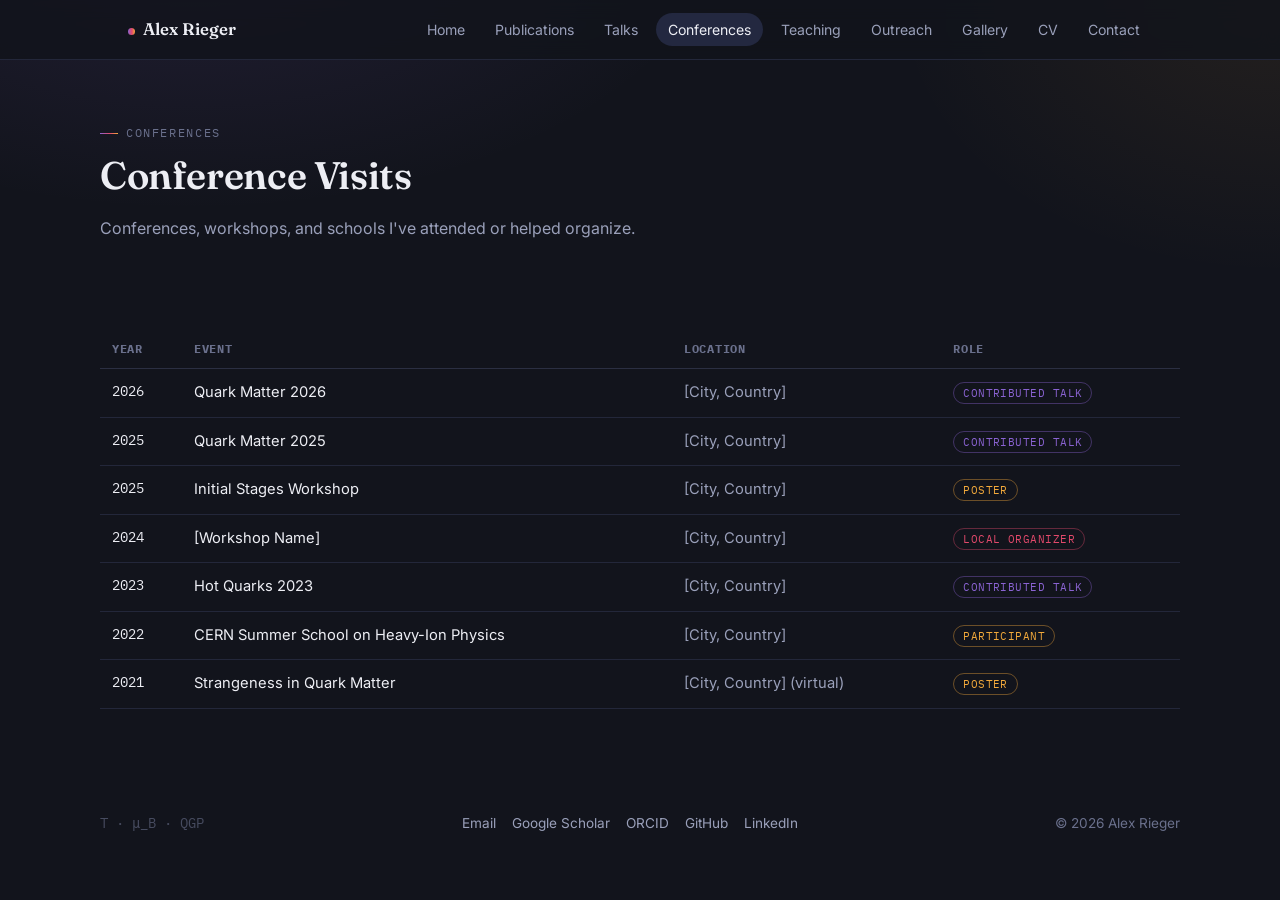
==== conferences.html @ c85305a1 "Homepage" ====
<!DOCTYPE html>
<html lang="en">
<head>
<meta charset="UTF-8">
<meta name="viewport" content="width=device-width, initial-scale=1.0">
<title>Conferences — Alex Rieger</title>
<meta name="description" content="Conference visits and presentations by Alex Rieger.">
<link rel="preconnect" href="https://fonts.googleapis.com">
<link rel="preconnect" href="https://fonts.gstatic.com" crossorigin>
<link href="https://fonts.googleapis.com/css2?family=Fraunces:ital,wght@0,500;0,600;1,500&family=Inter:wght@400;500;600&family=IBM+Plex+Mono:wght@400;500&display=swap" rel="stylesheet">
<link rel="stylesheet" href="css/style.css">
<link rel="icon" href="assets/images/favicon.svg" type="image/svg+xml">
</head>
<body>

<nav class="site-nav">
  <div class="inner">
    <a href="index.html" class="brand"><span class="dot"></span>Alex Rieger</a>
    <button class="nav-toggle" aria-label="Toggle navigation">☰</button>
    <ul class="nav-links">
      <li><a href="index.html">Home</a></li>
      <li><a href="publications.html">Publications</a></li>
      <li><a href="talks.html">Talks</a></li>
      <li><a href="conferences.html">Conferences</a></li>
      <li><a href="teaching.html">Teaching</a></li>
      <li><a href="outreach.html">Outreach</a></li>
      <li><a href="gallery.html">Gallery</a></li>
      <li><a href="cv.html">CV</a></li>
      <li><a href="contact.html">Contact</a></li>
    </ul>
  </div>
</nav>

<main>
  <div class="container page-header">
    <p class="eyebrow">Conferences</p>
    <h1>Conference Visits</h1>
    <p class="muted">Conferences, workshops, and schools I've attended or helped organize.</p>
  </div>

  <section class="section container" style="border-bottom:none;">
    <table class="data-table">
      <thead><tr><th>Year</th><th>Event</th><th>Location</th><th>Role</th></tr></thead>
      <tbody>
        <tr>
          <td class="mono small">2026</td>
          <td>Quark Matter 2026</td>
          <td class="muted">[City, Country]</td>
          <td><span class="tag tag-violet">Contributed talk</span></td>
        </tr>
        <tr>
          <td class="mono small">2025</td>
          <td>Quark Matter 2025</td>
          <td class="muted">[City, Country]</td>
          <td><span class="tag tag-violet">Contributed talk</span></td>
        </tr>
        <tr>
          <td class="mono small">2025</td>
          <td>Initial Stages Workshop</td>
          <td class="muted">[City, Country]</td>
          <td><span class="tag tag-gold">Poster</span></td>
        </tr>
        <tr>
          <td class="mono small">2024</td>
          <td>[Workshop Name]</td>
          <td class="muted">[City, Country]</td>
          <td><span class="tag tag-magenta">Local organizer</span></td>
        </tr>
        <tr>
          <td class="mono small">2023</td>
          <td>Hot Quarks 2023</td>
          <td class="muted">[City, Country]</td>
          <td><span class="tag tag-violet">Contributed talk</span></td>
        </tr>
        <tr>
          <td class="mono small">2022</td>
          <td>CERN Summer School on Heavy-Ion Physics</td>
          <td class="muted">[City, Country]</td>
          <td><span class="tag tag-gold">Participant</span></td>
        </tr>
        <tr>
          <td class="mono small">2021</td>
          <td>Strangeness in Quark Matter</td>
          <td class="muted">[City, Country] (virtual)</td>
          <td><span class="tag tag-gold">Poster</span></td>
        </tr>
      </tbody>
    </table>
  </section>
</main>

<footer class="site-footer container">
  <div class="inner">
    <span class="phase-mark mono small">T · μ_B · QGP</span>
    <ul class="footer-links">
      <li><a href="mailto:alex.rieger@example.edu">Email</a></li>
      <li><a href="#">Google Scholar</a></li>
      <li><a href="#">ORCID</a></li>
      <li><a href="#">GitHub</a></li>
      <li><a href="#">LinkedIn</a></li>
    </ul>
    <span>© 2026 Alex Rieger</span>
  </div>
</footer>

<script src="js/main.js"></script>
</body>
</html>
---- css/style.css ----
/* ==========================================================================
   Design tokens
   Palette drawn from the QCD phase diagram / heavy-ion "fireball" thermal
   scale: cool confined matter (violet) -> deconfinement (magenta) ->
   quark-gluon plasma (gold). Ink-navy surface, not pure black, so the page
   has depth instead of feeling empty.
   ========================================================================== */
:root {
  --bg: #12141c;
  --bg-alt: #171a25;
  --surface: #1b1f2d;
  --surface-2: #232840;
  --border: #2b2f42;
  --border-soft: #23273a;

  --text: #edeef4;
  --text-muted: #9aa0ba;
  --text-faint: #6a708c;

  --violet: #8a63d2;
  --magenta: #e2496b;
  --gold: #f2a93b;
  --gradient: linear-gradient(90deg, var(--violet) 0%, var(--magenta) 55%, var(--gold) 100%);

  --font-display: "Fraunces", Georgia, serif;
  --font-body: "Inter", -apple-system, BlinkMacSystemFont, "Segoe UI", sans-serif;
  --font-mono: "IBM Plex Mono", ui-monospace, "SFMono-Regular", Menlo, monospace;

  --maxw: 1080px;
  --radius: 10px;
  --radius-sm: 6px;

  --shadow-card: 0 1px 2px rgba(0,0,0,0.3), 0 8px 24px -12px rgba(0,0,0,0.5);
}

@media (prefers-color-scheme: light) {
  /* Site is designed dark-first as an intentional choice; no light override. */
}

* { box-sizing: border-box; }
html { scroll-behavior: smooth; }

@media (prefers-reduced-motion: reduce) {
  html { scroll-behavior: auto; }
  *, *::before, *::after {
    animation-duration: 0.001ms !important;
    animation-iteration-count: 1 !important;
    transition-duration: 0.001ms !important;
    scroll-behavior: auto !important;
  }
}

body {
  margin: 0;
  background: var(--bg);
  background-image:
    radial-gradient(ellipse 900px 500px at 15% -10%, rgba(138,99,210,0.14), transparent 60%),
    radial-gradient(ellipse 700px 500px at 100% 0%, rgba(242,169,59,0.08), transparent 55%);
  background-repeat: no-repeat;
  color: var(--text);
  font-family: var(--font-body);
  font-size: 16px;
  line-height: 1.6;
  -webkit-font-smoothing: antialiased;
}

a { color: inherit; }
img { max-width: 100%; display: block; }

::selection { background: var(--magenta); color: #12141c; }

:focus-visible {
  outline: 2px solid var(--gold);
  outline-offset: 3px;
  border-radius: 4px;
}

h1, h2, h3, h4 {
  font-family: var(--font-display);
  font-weight: 600;
  line-height: 1.15;
  margin: 0 0 0.5em;
  letter-spacing: -0.01em;
}

p { margin: 0 0 1em; color: var(--text); }
.lede { color: var(--text-muted); }

.eyebrow {
  font-family: var(--font-mono);
  font-size: 0.72rem;
  letter-spacing: 0.14em;
  text-transform: uppercase;
  color: var(--text-faint);
  display: inline-flex;
  align-items: center;
  gap: 8px;
  margin-bottom: 10px;
}
.eyebrow::before {
  content: "";
  width: 18px;
  height: 1px;
  background: var(--gradient);
}

.container {
  max-width: var(--maxw);
  margin: 0 auto;
  padding: 0 28px;
}

/* ---------------- Nav ---------------- */
.site-nav {
  position: sticky;
  top: 0;
  z-index: 50;
  background: rgba(18, 20, 28, 0.82);
  backdrop-filter: blur(10px);
  border-bottom: 1px solid var(--border-soft);
}
.site-nav .inner {
  max-width: var(--maxw);
  margin: 0 auto;
  padding: 16px 28px;
  display: flex;
  align-items: center;
  justify-content: space-between;
  gap: 20px;
}
.brand {
  font-family: var(--font-display);
  font-size: 1.05rem;
  font-weight: 600;
  text-decoration: none;
  color: var(--text);
  display: flex;
  align-items: baseline;
  gap: 8px;
  white-space: nowrap;
}
.brand .dot {
  width: 7px; height: 7px;
  border-radius: 50%;
  background: var(--gradient);
  display: inline-block;
}
.nav-links {
  display: flex;
  gap: 6px;
  flex-wrap: wrap;
  list-style: none;
  margin: 0; padding: 0;
}
.nav-links a {
  text-decoration: none;
  font-size: 0.88rem;
  color: var(--text-muted);
  padding: 8px 12px;
  border-radius: 999px;
  transition: color .15s ease, background .15s ease;
}
.nav-links a:hover { color: var(--text); background: var(--surface); }
.nav-links a.active { color: var(--text); background: var(--surface-2); }
.nav-toggle { display: none; }

@media (max-width: 860px) {
  .nav-toggle {
    display: inline-flex;
    align-items: center; justify-content: center;
    width: 36px; height: 36px;
    background: var(--surface);
    border: 1px solid var(--border);
    border-radius: 8px;
    color: var(--text);
    cursor: pointer;
  }
  .nav-links {
    position: absolute;
    top: 100%; left: 0; right: 0;
    flex-direction: column;
    background: var(--bg-alt);
    border-bottom: 1px solid var(--border-soft);
    padding: 10px 20px 16px;
    display: none;
  }
  .nav-links.open { display: flex; }
  .nav-links a { padding: 10px 8px; }
}

/* ---------------- Buttons ---------------- */
.btn {
  display: inline-flex;
  align-items: center;
  gap: 8px;
  font-family: var(--font-mono);
  font-size: 0.82rem;
  letter-spacing: 0.02em;
  text-decoration: none;
  padding: 11px 18px;
  border-radius: 999px;
  border: 1px solid var(--border);
  color: var(--text);
  background: var(--surface);
  cursor: pointer;
  transition: transform .15s ease, border-color .15s ease, background .15s ease;
}
.btn:hover { border-color: var(--text-faint); transform: translateY(-1px); }
.btn-primary {
  background: var(--gradient);
  color: #14121b;
  border: none;
  font-weight: 600;
}
.btn-primary:hover { filter: brightness(1.06); }
.btn-row { display: flex; gap: 10px; flex-wrap: wrap; }

/* ---------------- Sections ---------------- */
main { display: block; }
.section { padding: 64px 0; border-bottom: 1px solid var(--border-soft); }
.section:last-of-type { border-bottom: none; }
.section-head { max-width: 640px; margin-bottom: 36px; }

/* ---------------- Cards ---------------- */
.card {
  background: var(--surface);
  border: 1px solid var(--border);
  border-radius: var(--radius);
  padding: 22px;
  box-shadow: var(--shadow-card);
}
.card-grid {
  display: grid;
  grid-template-columns: repeat(3, 1fr);
  gap: 16px;
}
@media (max-width: 780px) { .card-grid { grid-template-columns: 1fr; } }

.tag {
  font-family: var(--font-mono);
  font-size: 0.7rem;
  letter-spacing: 0.04em;
  text-transform: uppercase;
  padding: 3px 9px;
  border-radius: 999px;
  border: 1px solid var(--border);
  color: var(--text-muted);
  white-space: nowrap;
}
.tag-gold { border-color: rgba(242,169,59,0.4); color: var(--gold); }
.tag-magenta { border-color: rgba(226,73,107,0.4); color: var(--magenta); }
.tag-violet { border-color: rgba(138,99,210,0.4); color: var(--violet); }

/* ---------------- Footer ---------------- */
.site-footer {
  padding: 40px 0 60px;
  color: var(--text-faint);
  font-size: 0.85rem;
}
.site-footer .inner {
  display: flex;
  justify-content: space-between;
  align-items: center;
  flex-wrap: wrap;
  gap: 14px;
}
.footer-links { display: flex; gap: 16px; flex-wrap: wrap; list-style: none; padding: 0; margin: 0; }
.footer-links a { text-decoration: none; color: var(--text-muted); }
.footer-links a:hover { color: var(--text); }
.phase-mark { opacity: 0.6; }

/* ---------------- Page header (non-home pages) ---------------- */
.page-header { padding: 56px 0 8px; }
.page-header h1 { font-size: clamp(1.8rem, 3vw, 2.4rem); }
.page-header p { max-width: 620px; }

/* ---------------- Timeline ---------------- */
.timeline { list-style: none; margin: 0; padding: 0; border-left: 1px solid var(--border); }
.timeline li {
  position: relative;
  padding: 4px 0 26px 26px;
}
.timeline li::before {
  content: "";
  position: absolute;
  left: -5px; top: 8px;
  width: 9px; height: 9px;
  border-radius: 50%;
  background: var(--gradient);
}
.timeline .when {
  font-family: var(--font-mono);
  font-size: 0.76rem;
  color: var(--text-faint);
  display: block;
  margin-bottom: 3px;
}
.timeline .what { font-weight: 600; margin-bottom: 2px; }
.timeline .where { color: var(--text-muted); font-size: 0.92rem; }

/* ---------------- Tables ---------------- */
.data-table { width: 100%; border-collapse: collapse; font-size: 0.92rem; }
.data-table th {
  text-align: left;
  font-family: var(--font-mono);
  font-size: 0.72rem;
  letter-spacing: 0.06em;
  text-transform: uppercase;
  color: var(--text-faint);
  padding: 10px 12px;
  border-bottom: 1px solid var(--border);
}
.data-table td {
  padding: 12px;
  border-bottom: 1px solid var(--border-soft);
  vertical-align: top;
}
.data-table tr:hover td { background: var(--surface); }

/* ---------------- Publications ---------------- */
.pub-controls {
  display: flex;
  gap: 10px;
  flex-wrap: wrap;
  align-items: center;
  margin-bottom: 28px;
}
.pub-search {
  flex: 1 1 220px;
  background: var(--surface);
  border: 1px solid var(--border);
  color: var(--text);
  padding: 10px 14px;
  border-radius: 999px;
  font-family: var(--font-body);
  font-size: 0.9rem;
}
.pub-search:focus { outline: 2px solid var(--gold); outline-offset: 2px; }
.filter-chip {
  font-family: var(--font-mono);
  font-size: 0.76rem;
  padding: 8px 14px;
  border-radius: 999px;
  border: 1px solid var(--border);
  background: transparent;
  color: var(--text-muted);
  cursor: pointer;
}
.filter-chip.active { color: var(--bg); background: var(--gold); border-color: var(--gold); }

.pub-list { list-style: none; margin: 0; padding: 0; display: flex; flex-direction: column; gap: 14px; }
.pub-item {
  border: 1px solid var(--border);
  border-radius: var(--radius);
  padding: 18px 20px;
  background: var(--surface);
}
.pub-item .pub-top { display: flex; justify-content: space-between; gap: 14px; align-items: flex-start; flex-wrap: wrap; }
.pub-title { font-weight: 600; font-size: 1rem; margin: 0 0 6px; }
.pub-meta { color: var(--text-muted); font-size: 0.88rem; margin: 0 0 8px; }
.pub-authors { color: var(--text-faint); font-size: 0.85rem; margin: 0 0 10px; }
.pub-authors .me { color: var(--text); font-weight: 600; }
.pub-links { display: flex; gap: 8px; flex-wrap: wrap; }
.pub-links a {
  text-decoration: none;
  font-family: var(--font-mono);
  font-size: 0.75rem;
  color: var(--violet);
  border: 1px solid var(--border);
  padding: 5px 10px;
  border-radius: 999px;
}
.pub-links a:hover { border-color: var(--violet); }
.bibtex-toggle {
  background: none; border: none; color: var(--text-faint);
  font-family: var(--font-mono); font-size: 0.75rem; cursor: pointer; padding: 5px 2px;
}
.bibtex-block {
  display: none;
  margin-top: 12px;
  background: var(--bg-alt);
  border: 1px solid var(--border);
  border-radius: var(--radius-sm);
  padding: 12px 14px;
  font-family: var(--font-mono);
  font-size: 0.78rem;
  color: var(--text-muted);
  white-space: pre-wrap;
  overflow-x: auto;
}
.bibtex-block.open { display: block; }

/* ---------------- Gallery ---------------- */
.gallery-grid {
  display: grid;
  grid-template-columns: repeat(3, 1fr);
  gap: 10px;
}
@media (max-width: 700px) { .gallery-grid { grid-template-columns: repeat(2, 1fr); } }
.gallery-item {
  aspect-ratio: 4/3;
  border-radius: var(--radius-sm);
  border: 1px solid var(--border);
  overflow: hidden;
  cursor: pointer;
  position: relative;
  background: var(--surface);
}
.gallery-item img { width: 100%; height: 100%; object-fit: cover; transition: transform .3s ease; }
.gallery-item:hover img { transform: scale(1.04); }
.gallery-cap {
  position: absolute; left: 0; right: 0; bottom: 0;
  padding: 8px 10px;
  font-size: 0.72rem;
  font-family: var(--font-mono);
  color: var(--text);
  background: linear-gradient(0deg, rgba(0,0,0,0.75), transparent);
}
.lightbox {
  position: fixed; inset: 0; z-index: 100;
  background: rgba(10,11,16,0.92);
  display: none;
  align-items: center; justify-content: center;
  padding: 40px;
}
.lightbox.open { display: flex; }
.lightbox img { max-width: 90vw; max-height: 80vh; border-radius: 8px; }
.lightbox-cap { color: var(--text-muted); text-align: center; margin-top: 14px; font-size: 0.85rem; }
.lightbox-close {
  position: absolute; top: 24px; right: 28px;
  background: none; border: 1px solid var(--border); color: var(--text);
  width: 38px; height: 38px; border-radius: 50%; cursor: pointer; font-size: 1rem;
}

/* ---------------- Hero ---------------- */
.hero {
  padding: 72px 0 40px;
  display: grid;
  grid-template-columns: 1.05fr 0.95fr;
  gap: 40px;
  align-items: center;
}
@media (max-width: 900px) {
  .hero { grid-template-columns: 1fr; padding-top: 40px; }
}
.hero h1 {
  font-size: clamp(2.1rem, 4.4vw, 3.2rem);
  margin-bottom: 14px;
}
.hero h1 .accent {
  background: var(--gradient);
  -webkit-background-clip: text;
  background-clip: text;
  color: transparent;
}
.hero .role {
  font-family: var(--font-mono);
  color: var(--text-muted);
  font-size: 0.95rem;
  margin-bottom: 20px;
}
.hero .desc { max-width: 480px; color: var(--text-muted); }

.hero-visual {
  border: 1px solid var(--border);
  border-radius: var(--radius);
  background: var(--surface);
  padding: 10px;
  box-shadow: var(--shadow-card);
}
.hero-visual svg { width: 100%; height: auto; display: block; }

/* collision animation */
.nucleus-l, .nucleus-r { animation-timing-function: cubic-bezier(.4,0,.2,1); animation-iteration-count: infinite; }
.nucleus-l { animation-name: collide-l; animation-duration: 5.5s; }
.nucleus-r { animation-name: collide-r; animation-duration: 5.5s; }
@keyframes collide-l {
  0%   { transform: translateX(0); opacity: 1; }
  34%  { transform: translateX(255px); opacity: 1; }
  40%  { transform: translateX(255px); opacity: 0; }
  100% { transform: translateX(255px); opacity: 0; }
}
@keyframes collide-r {
  0%   { transform: translateX(0); opacity: 1; }
  34%  { transform: translateX(-255px); opacity: 1; }
  40%  { transform: translateX(-255px); opacity: 0; }
  100% { transform: translateX(-255px); opacity: 0; }
}
.spark { animation: spark-burst 5.5s infinite; transform-origin: 400px 150px; }
@keyframes spark-burst {
  0%, 36% { opacity: 0; stroke-dashoffset: 60; }
  42% { opacity: 1; }
  70% { opacity: 0.9; stroke-dashoffset: 0; }
  100% { opacity: 0; stroke-dashoffset: 0; }
}
.flash { animation: flash-pulse 5.5s infinite; }
@keyframes flash-pulse {
  0%, 37% { opacity: 0; r: 2; }
  42% { opacity: 0.9; r: 46; }
  60% { opacity: 0.25; r: 70; }
  100% { opacity: 0; r: 70; }
}
@media (prefers-reduced-motion: reduce) {
  .nucleus-l, .nucleus-r, .spark, .flash { animation: none; }
  .nucleus-l { transform: translateX(255px); }
  .nucleus-r { transform: translateX(-255px); }
}

/* ---------------- Contact ---------------- */
.contact-grid {
  display: grid;
  grid-template-columns: 1.1fr 0.9fr;
  gap: 28px;
}
@media (max-width: 780px) { .contact-grid { grid-template-columns: 1fr; } }
.contact-row {
  display: flex; align-items: center; gap: 12px;
  padding: 14px 0;
  border-bottom: 1px solid var(--border-soft);
}
.contact-row:last-child { border-bottom: none; }
.contact-row .k { font-family: var(--font-mono); font-size: 0.75rem; color: var(--text-faint); width: 90px; flex-shrink: 0; }
.contact-row a { text-decoration: none; color: var(--text); }
.contact-row a:hover { color: var(--gold); }

/* ---------------- Misc utility ---------------- */
.grid-2 { display: grid; grid-template-columns: 1fr 1fr; gap: 16px; }
@media (max-width: 780px) { .grid-2 { grid-template-columns: 1fr; } }
.muted { color: var(--text-muted); }
.small { font-size: 0.85rem; }
.mono { font-family: var(--font-mono); }
.rule { height: 1px; background: var(--border); border: none; margin: 32px 0; }
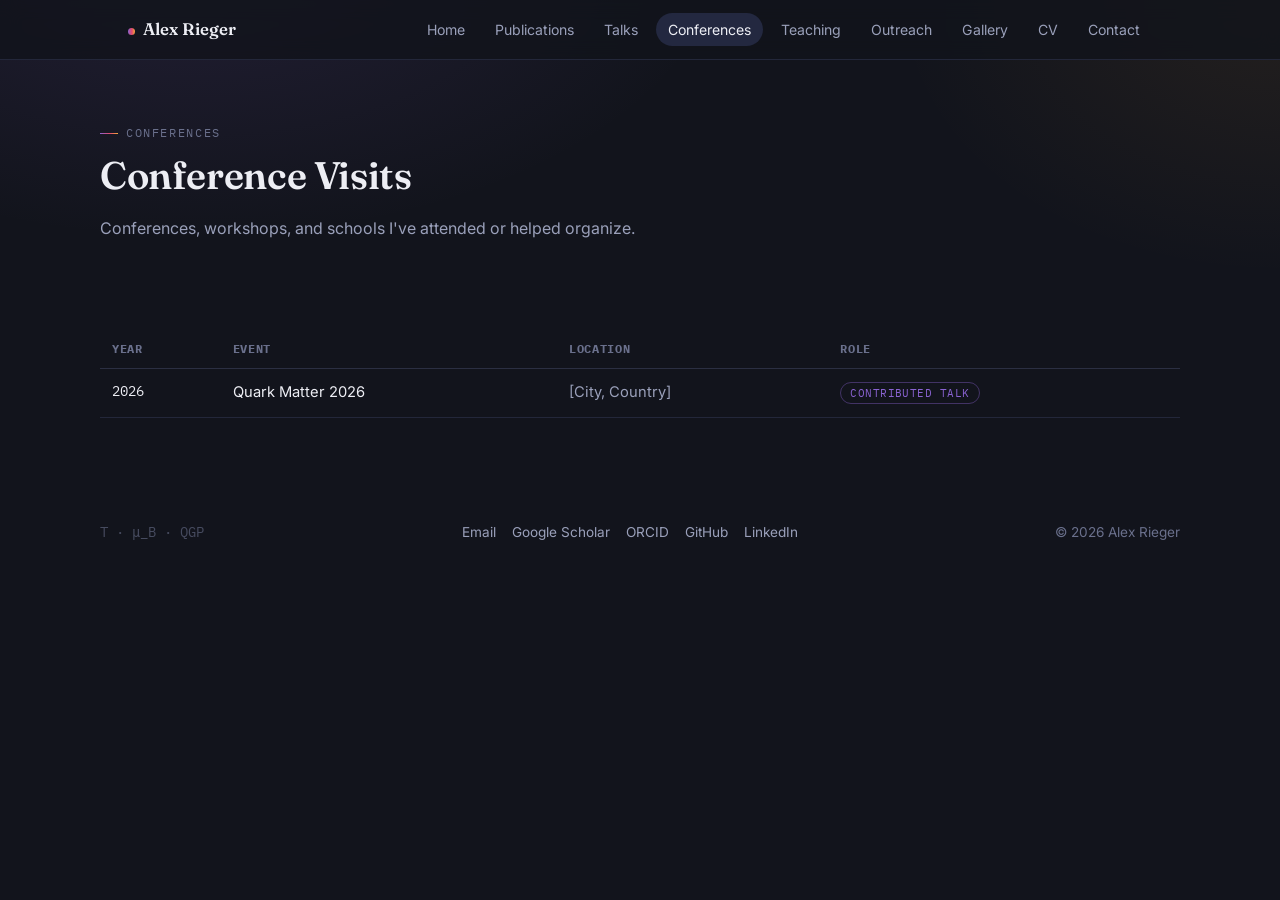
==== commit 77c342e3: "Initial test changed" ====
--- a/conferences.html
+++ b/conferences.html
@@ -48,42 +48,6 @@
           <td class="muted">[City, Country]</td>
           <td><span class="tag tag-violet">Contributed talk</span></td>
         </tr>
-        <tr>
-          <td class="mono small">2025</td>
-          <td>Quark Matter 2025</td>
-          <td class="muted">[City, Country]</td>
-          <td><span class="tag tag-violet">Contributed talk</span></td>
-        </tr>
-        <tr>
-          <td class="mono small">2025</td>
-          <td>Initial Stages Workshop</td>
-          <td class="muted">[City, Country]</td>
-          <td><span class="tag tag-gold">Poster</span></td>
-        </tr>
-        <tr>
-          <td class="mono small">2024</td>
-          <td>[Workshop Name]</td>
-          <td class="muted">[City, Country]</td>
-          <td><span class="tag tag-magenta">Local organizer</span></td>
-        </tr>
-        <tr>
-          <td class="mono small">2023</td>
-          <td>Hot Quarks 2023</td>
-          <td class="muted">[City, Country]</td>
-          <td><span class="tag tag-violet">Contributed talk</span></td>
-        </tr>
-        <tr>
-          <td class="mono small">2022</td>
-          <td>CERN Summer School on Heavy-Ion Physics</td>
-          <td class="muted">[City, Country]</td>
-          <td><span class="tag tag-gold">Participant</span></td>
-        </tr>
-        <tr>
-          <td class="mono small">2021</td>
-          <td>Strangeness in Quark Matter</td>
-          <td class="muted">[City, Country] (virtual)</td>
-          <td><span class="tag tag-gold">Poster</span></td>
-        </tr>
       </tbody>
     </table>
   </section>
@@ -93,7 +57,7 @@
   <div class="inner">
     <span class="phase-mark mono small">T · μ_B · QGP</span>
     <ul class="footer-links">
-      <li><a href="mailto:alex.rieger@example.edu">Email</a></li>
+      <li><a href="mailto:tom.reichert@cern.ch">Email</a></li>
       <li><a href="#">Google Scholar</a></li>
       <li><a href="#">ORCID</a></li>
       <li><a href="#">GitHub</a></li>
--- a/css/style.css
+++ b/css/style.css
@@ -506,6 +506,85 @@
   .nucleus-r { transform: translateX(-255px); }
 }
 
+/* ---------------- Publications: per-year chart ---------------- */
+.pub-chart {
+  margin-bottom: 28px;
+  padding: 18px 18px 6px;
+  background: var(--surface);
+  border: 1px solid var(--border);
+  border-radius: var(--radius);
+  box-shadow: var(--shadow-card);
+}
+.pub-chart svg { width: 100%; height: auto; display: block; cursor: default; }
+.pub-chart-bar rect { cursor: pointer; transition: filter .15s ease; }
+.pub-chart-bar:hover rect { filter: brightness(1.18); }
+.pub-chart-bar {
+  transform-box: fill-box;
+  transform-origin: bottom;
+  transform: scaleY(0);
+  transition: transform .7s cubic-bezier(.16,1,.3,1);
+}
+.pub-chart.loaded .pub-chart-bar { transform: scaleY(1); }
+.pub-chart-year {
+  font-family: var(--font-mono);
+  font-size: 9px;
+  fill: var(--text-faint);
+}
+.pub-chart-count {
+  font-family: var(--font-mono);
+  font-size: 10px;
+  fill: var(--text-muted);
+}
+
+/* ---------------- Publications: foldable year groups ---------------- */
+.pub-year-group { list-style: none; margin-bottom: 22px; }
+.pub-year-group.no-match { display: none; }
+.pub-year-toggle {
+  display: flex;
+  align-items: baseline;
+  gap: 10px;
+  width: 100%;
+  background: none;
+  border: none;
+  border-bottom: 1px solid var(--border);
+  padding: 0 0 8px;
+  margin-bottom: 14px;
+  cursor: pointer;
+  text-align: left;
+  color: var(--text);
+}
+.pub-year-toggle .chevron {
+  font-size: 0.75rem;
+  color: var(--text-faint);
+  transition: transform .15s ease;
+  display: inline-block;
+}
+.pub-year-label {
+  font-family: var(--font-display);
+  font-size: 1.3rem;
+  font-weight: 600;
+}
+.pub-year-count {
+  font-family: var(--font-mono);
+  font-size: 0.75rem;
+  color: var(--text-faint);
+}
+.pub-year-items {
+  list-style: none;
+  margin: 0; padding: 0;
+  display: flex;
+  flex-direction: column;
+  gap: 14px;
+}
+.pub-year-group.collapsed .pub-year-items { display: none; }
+.pub-year-group.collapsed .chevron { transform: rotate(-90deg); }
+.pub-year-group.force-open .pub-year-items { display: flex !important; }
+.pub-year-group.force-open .chevron { transform: rotate(0deg) !important; }
+
+/* ---------------- KaTeX color inheritance (titles/meta render on dark bg) ---------------- */
+.pub-title .katex, .pub-meta .katex { color: inherit; }
+.katex { font-size: 1em; }
+
 /* ---------------- Contact ---------------- */
 .contact-grid {
   display: grid;
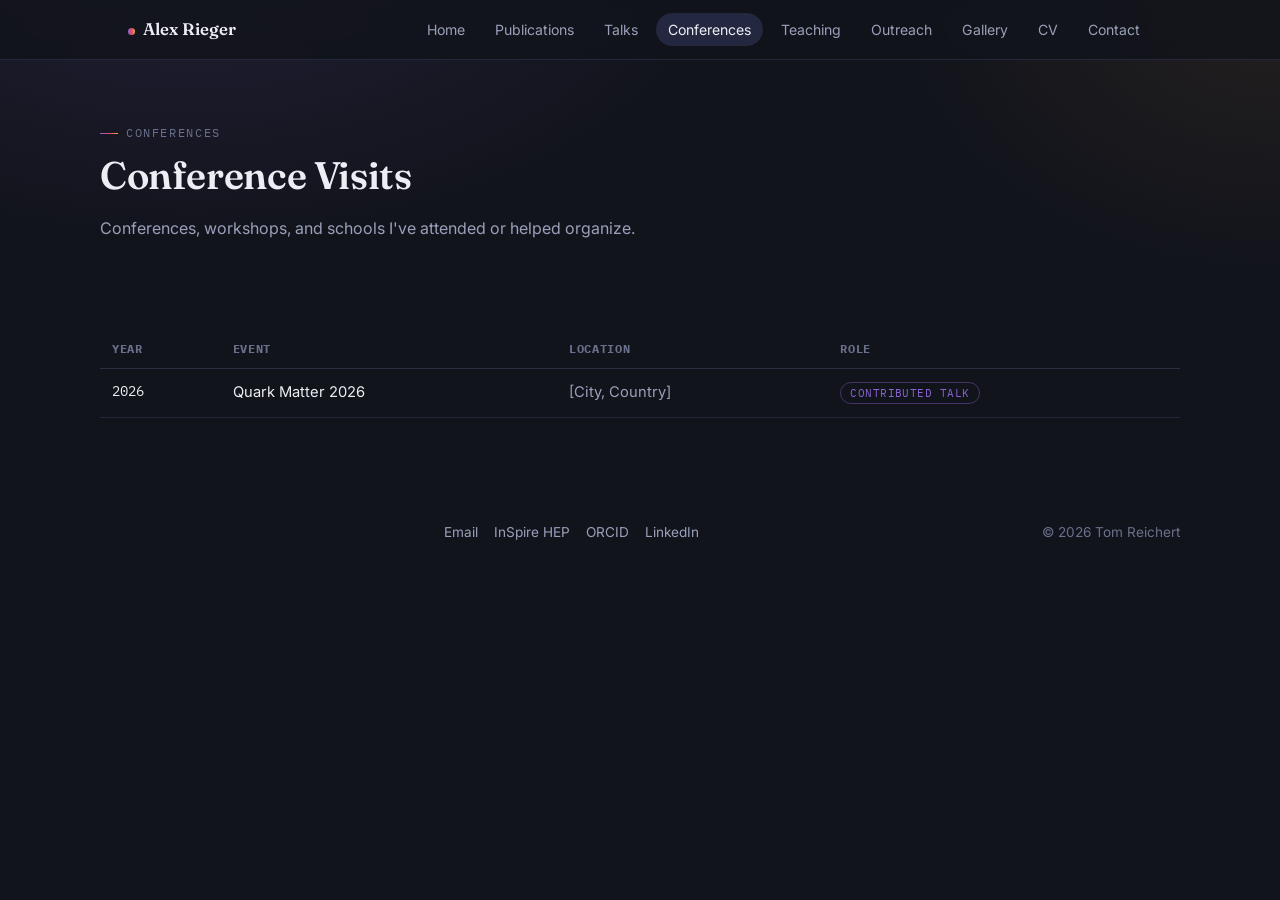
==== commit 84f73df3: "Initial test changed" ====
--- a/conferences.html
+++ b/conferences.html
@@ -55,15 +55,14 @@
 
 <footer class="site-footer container">
   <div class="inner">
-    <span class="phase-mark mono small">T · μ_B · QGP</span>
+    <span class="phase-mark mono small"></span>
     <ul class="footer-links">
       <li><a href="mailto:tom.reichert@cern.ch">Email</a></li>
-      <li><a href="#">Google Scholar</a></li>
-      <li><a href="#">ORCID</a></li>
-      <li><a href="#">GitHub</a></li>
-      <li><a href="#">LinkedIn</a></li>
+      <li><a href="https://inspirehep.net/authors/1729083?ui-citation-summary=true">InSpire HEP</a></li>
+      <li><a href="https://orcid.org/0000-0003-4353-5024">ORCID</a></li>
+      <li><a href="https://www.linkedin.com/in/tom-reichert/">LinkedIn</a></li>
     </ul>
-    <span>© 2026 Alex Rieger</span>
+    <span>© 2026 Tom Reichert</span>
   </div>
 </footer>
 
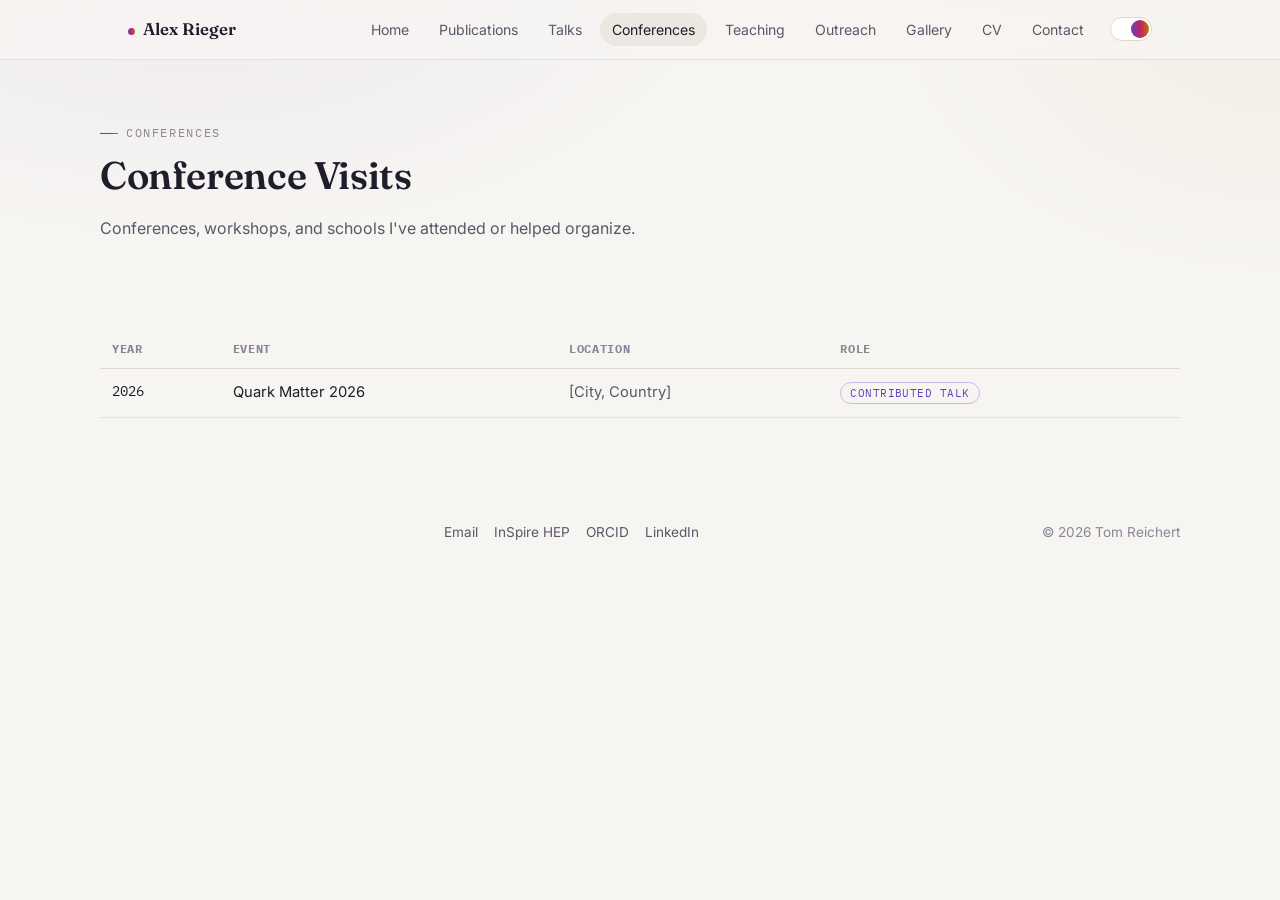
==== commit a2548180: "Initial test changed" ====
--- a/conferences.html
+++ b/conferences.html
@@ -2,9 +2,10 @@
 <html lang="en">
 <head>
 <meta charset="UTF-8">
+<script>(function(){try{if(localStorage.getItem("site-theme")!=="dark"){document.documentElement.setAttribute("data-theme","light");}}catch(e){}})();</script>
 <meta name="viewport" content="width=device-width, initial-scale=1.0">
-<title>Conferences — Alex Rieger</title>
-<meta name="description" content="Conference visits and presentations by Alex Rieger.">
+<title>Conferences — Tom Reichert</title>
+<meta name="description" content="Conference visits and presentations by Tom Reichert.">
 <link rel="preconnect" href="https://fonts.googleapis.com">
 <link rel="preconnect" href="https://fonts.gstatic.com" crossorigin>
 <link href="https://fonts.googleapis.com/css2?family=Fraunces:ital,wght@0,500;0,600;1,500&family=Inter:wght@400;500;600&family=IBM+Plex+Mono:wght@400;500&display=swap" rel="stylesheet">
@@ -13,23 +14,28 @@
 </head>
 <body>
 
-<nav class="site-nav">
-  <div class="inner">
-    <a href="index.html" class="brand"><span class="dot"></span>Alex Rieger</a>
-    <button class="nav-toggle" aria-label="Toggle navigation">☰</button>
-    <ul class="nav-links">
-      <li><a href="index.html">Home</a></li>
-      <li><a href="publications.html">Publications</a></li>
-      <li><a href="talks.html">Talks</a></li>
-      <li><a href="conferences.html">Conferences</a></li>
-      <li><a href="teaching.html">Teaching</a></li>
-      <li><a href="outreach.html">Outreach</a></li>
-      <li><a href="gallery.html">Gallery</a></li>
-      <li><a href="cv.html">CV</a></li>
-      <li><a href="contact.html">Contact</a></li>
-    </ul>
-  </div>
-</nav>
+  <nav class="site-nav">
+    <div class="inner">
+      <a href="index.html" class="brand"><span class="dot"></span>Alex Rieger</a>
+      <div class="nav-right">
+        <ul class="nav-links">
+          <li><a href="index.html">Home</a></li>
+          <li><a href="publications.html">Publications</a></li>
+          <li><a href="talks.html">Talks</a></li>
+          <li><a href="conferences.html">Conferences</a></li>
+          <li><a href="teaching.html">Teaching</a></li>
+          <li><a href="outreach.html">Outreach</a></li>
+          <li><a href="gallery.html">Gallery</a></li>
+          <li><a href="cv.html">CV</a></li>
+          <li><a href="contact.html">Contact</a></li>
+        </ul>
+        <button class="theme-toggle" id="theme-toggle" type="button" aria-label="Switch to light theme" aria-pressed="false" title="Switch color theme">
+          <span class="theme-toggle-thumb"></span>
+        </button>
+        <button class="nav-toggle" aria-label="Toggle navigation">☰</button>
+      </div>
+    </div>
+  </nav>
 
 <main>
   <div class="container page-header">
--- a/css/style.css
+++ b/css/style.css
@@ -21,6 +21,9 @@
   --magenta: #e2496b;
   --gold: #f2a93b;
   --gradient: linear-gradient(90deg, var(--violet) 0%, var(--magenta) 55%, var(--gold) 100%);
+  --nucleus-l: #c9b8f0;
+  --nucleus-r: #f2c98a;
+  --nav-bg: rgba(18, 20, 28, 0.82);
 
   --font-display: "Fraunces", Georgia, serif;
   --font-body: "Inter", -apple-system, BlinkMacSystemFont, "Segoe UI", sans-serif;
@@ -115,7 +118,7 @@
   position: sticky;
   top: 0;
   z-index: 50;
-  background: rgba(18, 20, 28, 0.82);
+  background: var(--nav-bg);
   backdrop-filter: blur(10px);
   border-bottom: 1px solid var(--border-soft);
 }
@@ -585,6 +588,61 @@
 .pub-title .katex, .pub-meta .katex { color: inherit; }
 .katex { font-size: 1em; }
 
+[data-theme="light"] {
+  --bg: #f7f5f2;
+  --bg-alt: #f1eee8;
+  --surface: #ffffff;
+  --surface-2: #ece8e1;
+  --border: #ddd7cc;
+  --border-soft: #e8e3da;
+
+  --text: #201d2b;
+  --text-muted: #5b5768;
+  --text-faint: #8b8695;
+
+  --violet: #6440c0;
+  --magenta: #c2255c;
+  --gold: #b6790a;
+  --nucleus-l: #8a63d2;
+  --nucleus-r: #b6790a;
+  --nav-bg: rgba(247, 245, 242, 0.82);
+
+  --shadow-card: 0 1px 2px rgba(32,29,43,0.06), 0 8px 20px -12px rgba(32,29,43,0.14);
+}
+[data-theme="light"] body {
+  background-image:
+    radial-gradient(ellipse 900px 500px at 15% -10%, rgba(100,64,192,0.07), transparent 60%),
+    radial-gradient(ellipse 700px 500px at 100% 0%, rgba(182,121,10,0.06), transparent 55%);
+}
+[data-theme="light"] ::selection { background: #c2255c; color: #fff; }
+
+.nav-right {
+  display: flex;
+  align-items: center;
+  gap: 14px;
+}
+
+.theme-toggle {
+  display: inline-flex;
+  align-items: center;
+  width: 42px;
+  height: 24px;
+  padding: 2px;
+  border-radius: 999px;
+  border: 1px solid var(--border);
+  background: var(--surface);
+  cursor: pointer;
+  flex-shrink: 0;
+}
+.theme-toggle-thumb {
+  width: 18px;
+  height: 18px;
+  border-radius: 50%;
+  background: var(--gradient);
+  transition: transform .2s ease;
+}
+[data-theme="light"] .theme-toggle-thumb { transform: translateX(18px); }
+
 /* ---------------- Contact ---------------- */
 .contact-grid {
   display: grid;
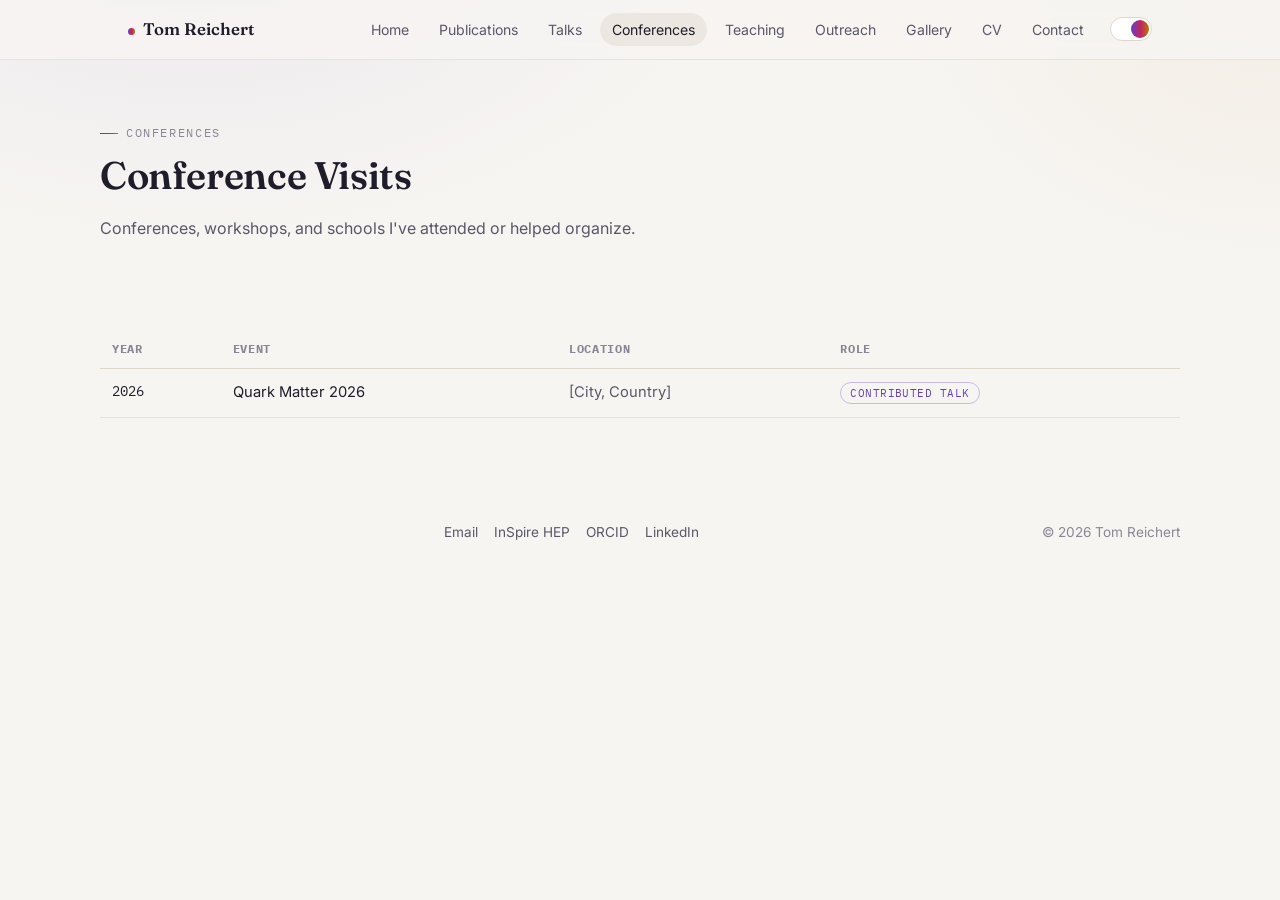
==== commit 8365f4a1: "Initial test changed" ====
--- a/conferences.html
+++ b/conferences.html
@@ -16,7 +16,7 @@
 
   <nav class="site-nav">
     <div class="inner">
-      <a href="index.html" class="brand"><span class="dot"></span>Alex Rieger</a>
+      <a href="index.html" class="brand"><span class="dot"></span>Tom Reichert</a>
       <div class="nav-right">
         <ul class="nav-links">
           <li><a href="index.html">Home</a></li>
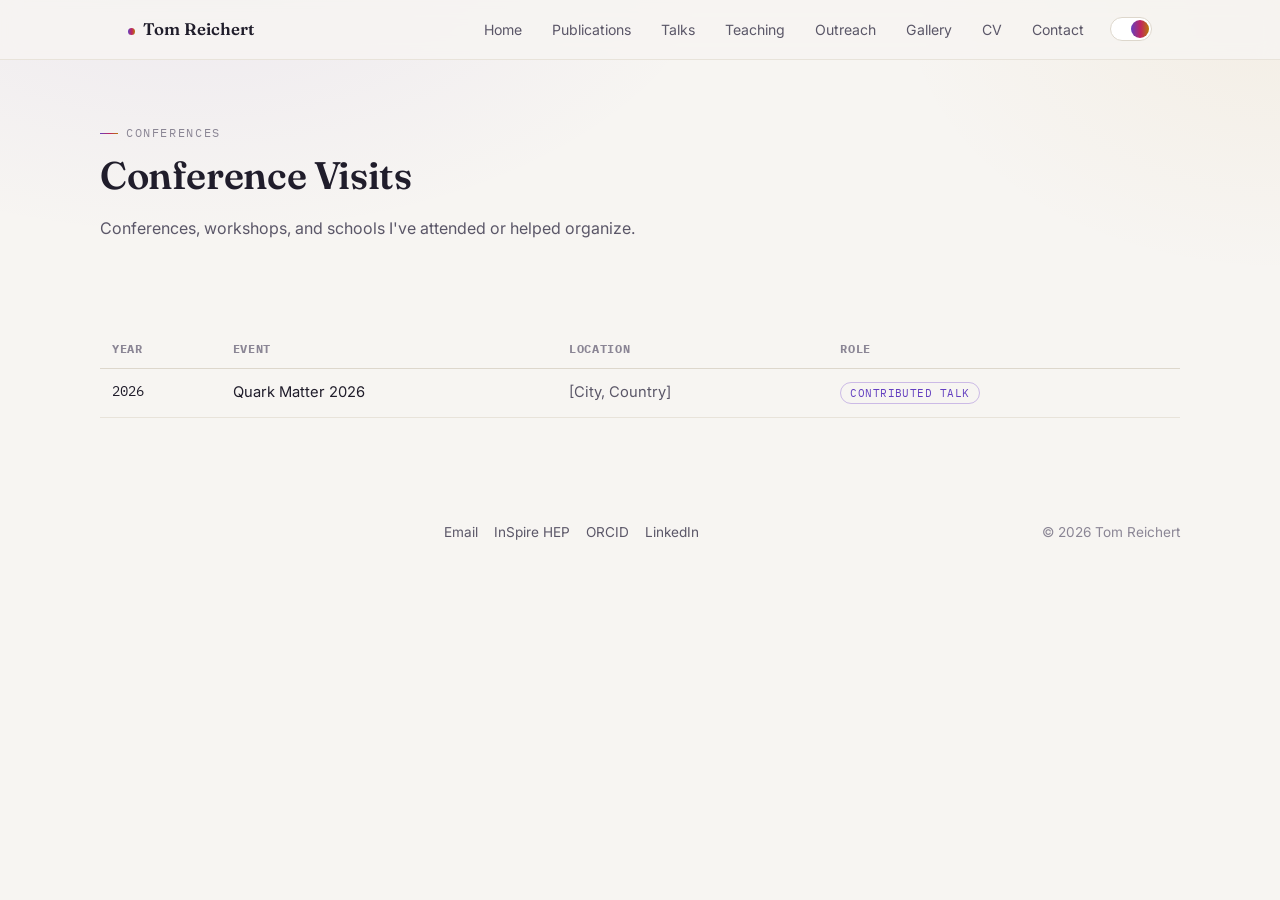
==== commit aca838b9: "Initial test changed" ====
--- a/conferences.html
+++ b/conferences.html
@@ -22,7 +22,6 @@
           <li><a href="index.html">Home</a></li>
           <li><a href="publications.html">Publications</a></li>
           <li><a href="talks.html">Talks</a></li>
-          <li><a href="conferences.html">Conferences</a></li>
           <li><a href="teaching.html">Teaching</a></li>
           <li><a href="outreach.html">Outreach</a></li>
           <li><a href="gallery.html">Gallery</a></li>
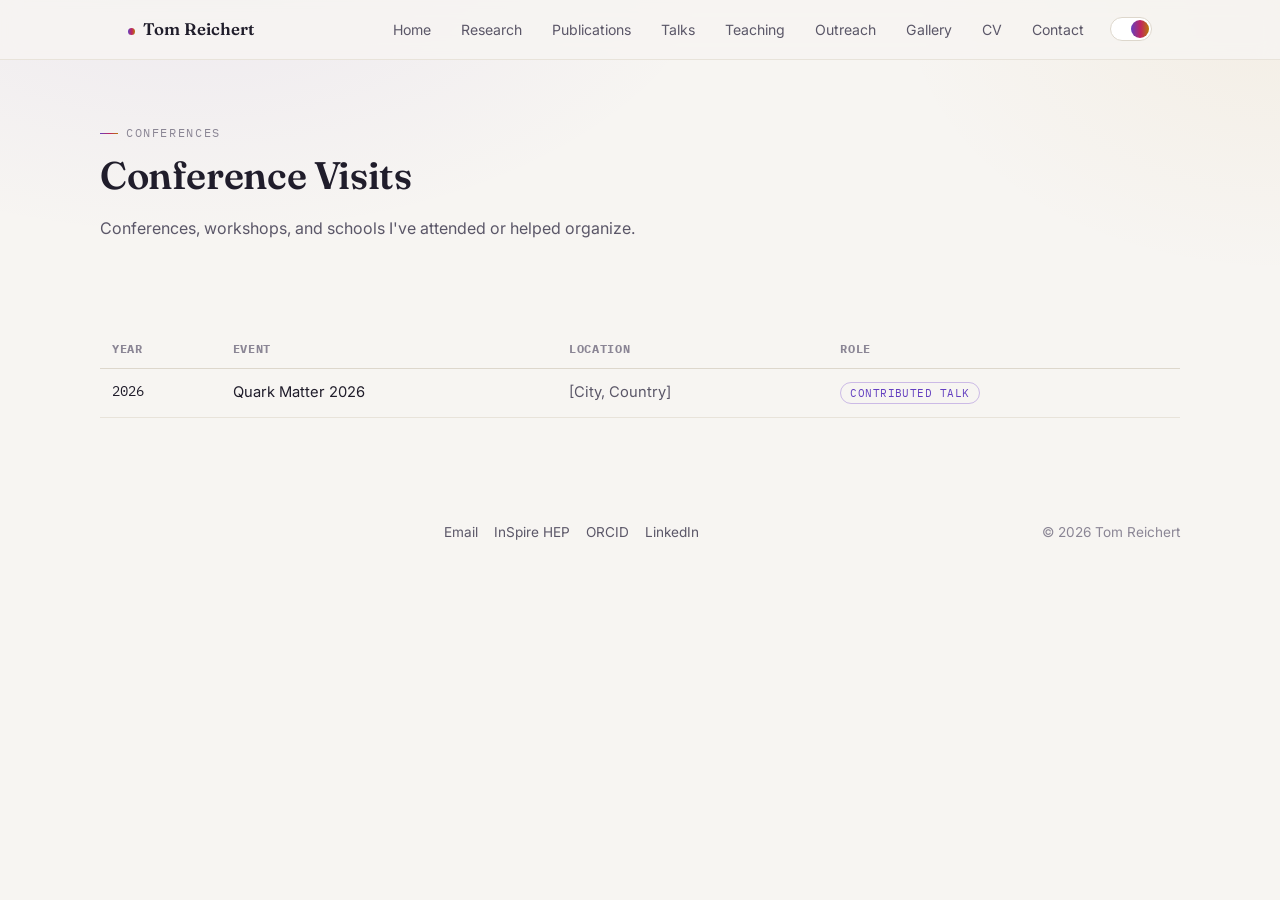
==== commit 3734462b: "Initial test changed" ====
--- a/conferences.html
+++ b/conferences.html
@@ -20,6 +20,7 @@
       <div class="nav-right">
         <ul class="nav-links">
           <li><a href="index.html">Home</a></li>
+          <li><a href="research.html">Research</a></li>
           <li><a href="publications.html">Publications</a></li>
           <li><a href="talks.html">Talks</a></li>
           <li><a href="teaching.html">Teaching</a></li>
